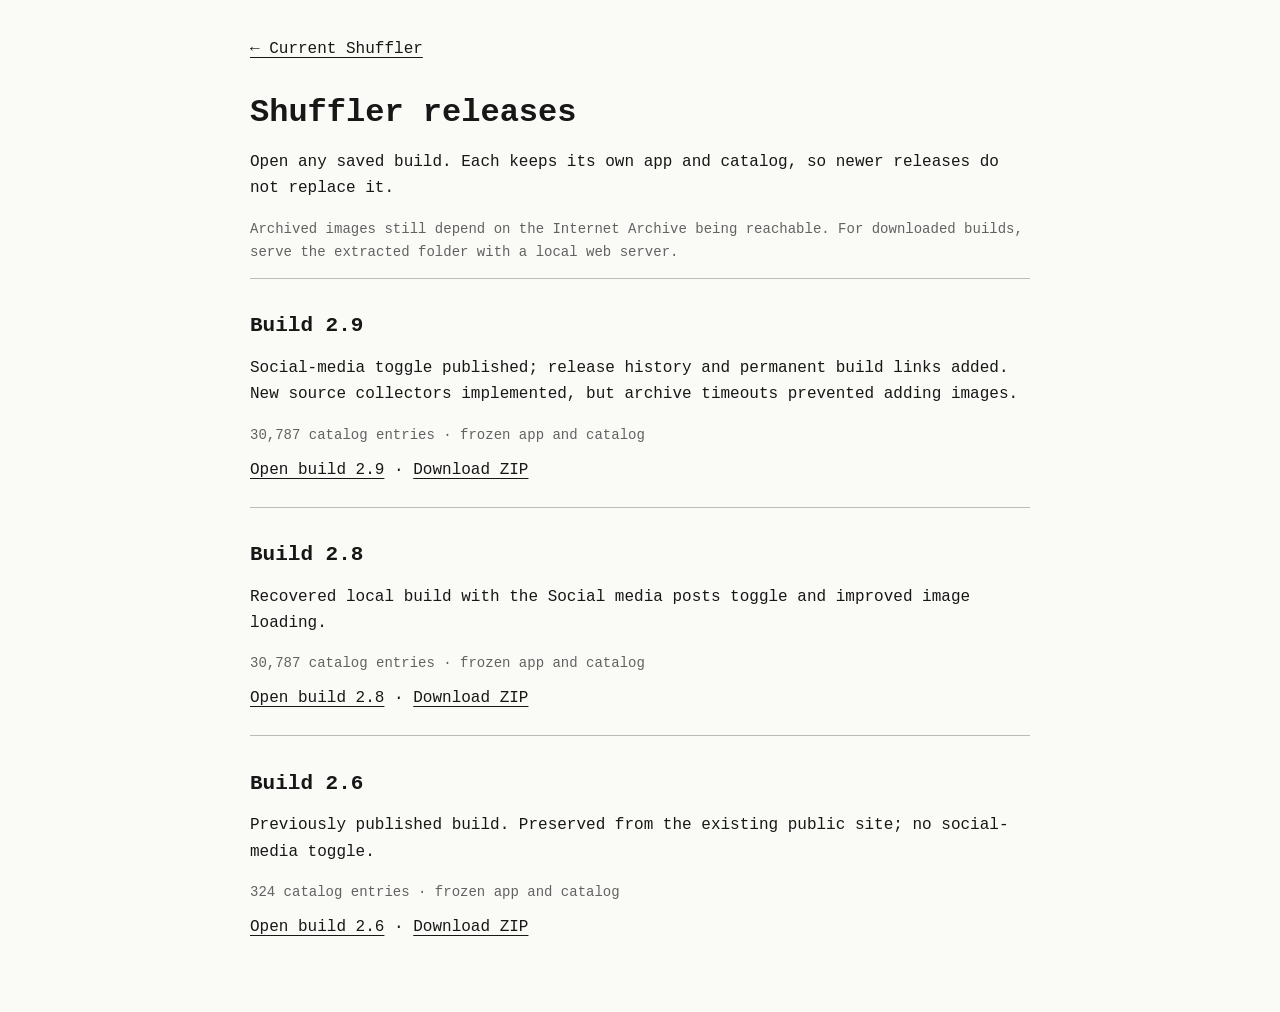
==== releases.html @ 83267d43 "Publish Shuffler 2.9 with frozen releases and expanded source collectors" ====
<!doctype html><html lang="en"><head><meta charset="utf-8"><meta name="viewport" content="width=device-width,initial-scale=1"><title>Shuffler releases</title><link rel="stylesheet" href="./releases.css"></head><body><main><a href="./">← Current Shuffler</a><h1>Shuffler releases</h1><p>Open any saved build. Each keeps its own app and catalog, so newer releases do not replace it.</p><p class="muted">Archived images still depend on the Internet Archive being reachable. For downloaded builds, serve the extracted folder with a local web server.</p><article><h2>Build 2.9</h2><p>Social-media toggle published; release history and permanent build links added. New source collectors implemented, but archive timeouts prevented adding images.</p><p class="muted">30,787 catalog entries · frozen app and catalog</p><a href="./builds/2.9/">Open build 2.9</a> · <a href="./downloads/SHUFFLER-2.9.zip" download>Download ZIP</a></article>
<article><h2>Build 2.8</h2><p>Recovered local build with the Social media posts toggle and improved image loading.</p><p class="muted">30,787 catalog entries · frozen app and catalog</p><a href="./builds/2.8/">Open build 2.8</a> · <a href="./downloads/SHUFFLER-2.8.zip" download>Download ZIP</a></article>
<article><h2>Build 2.6</h2><p>Previously published build. Preserved from the existing public site; no social-media toggle.</p><p class="muted">324 catalog entries · frozen app and catalog</p><a href="./builds/2.6/">Open build 2.6</a> · <a href="./downloads/SHUFFLER-2.6.zip" download>Download ZIP</a></article></main></body></html>
---- releases.css ----
:root{color-scheme:light dark;font-family:ui-monospace,monospace;background:#fafaf7;color:#171717}body{margin:0;padding:40px 22px}main{max-width:780px;margin:auto}h1{font-size:32px;margin:36px 0 18px}h2{font-size:21px}p{line-height:1.65}article{border-top:1px solid #bbb;padding:18px 0 28px}a{color:inherit;text-underline-offset:4px}.muted{color:#626262;font-size:14px}@media(prefers-color-scheme:dark){:root{background:#111;color:#eee}.muted{color:#aaa}}
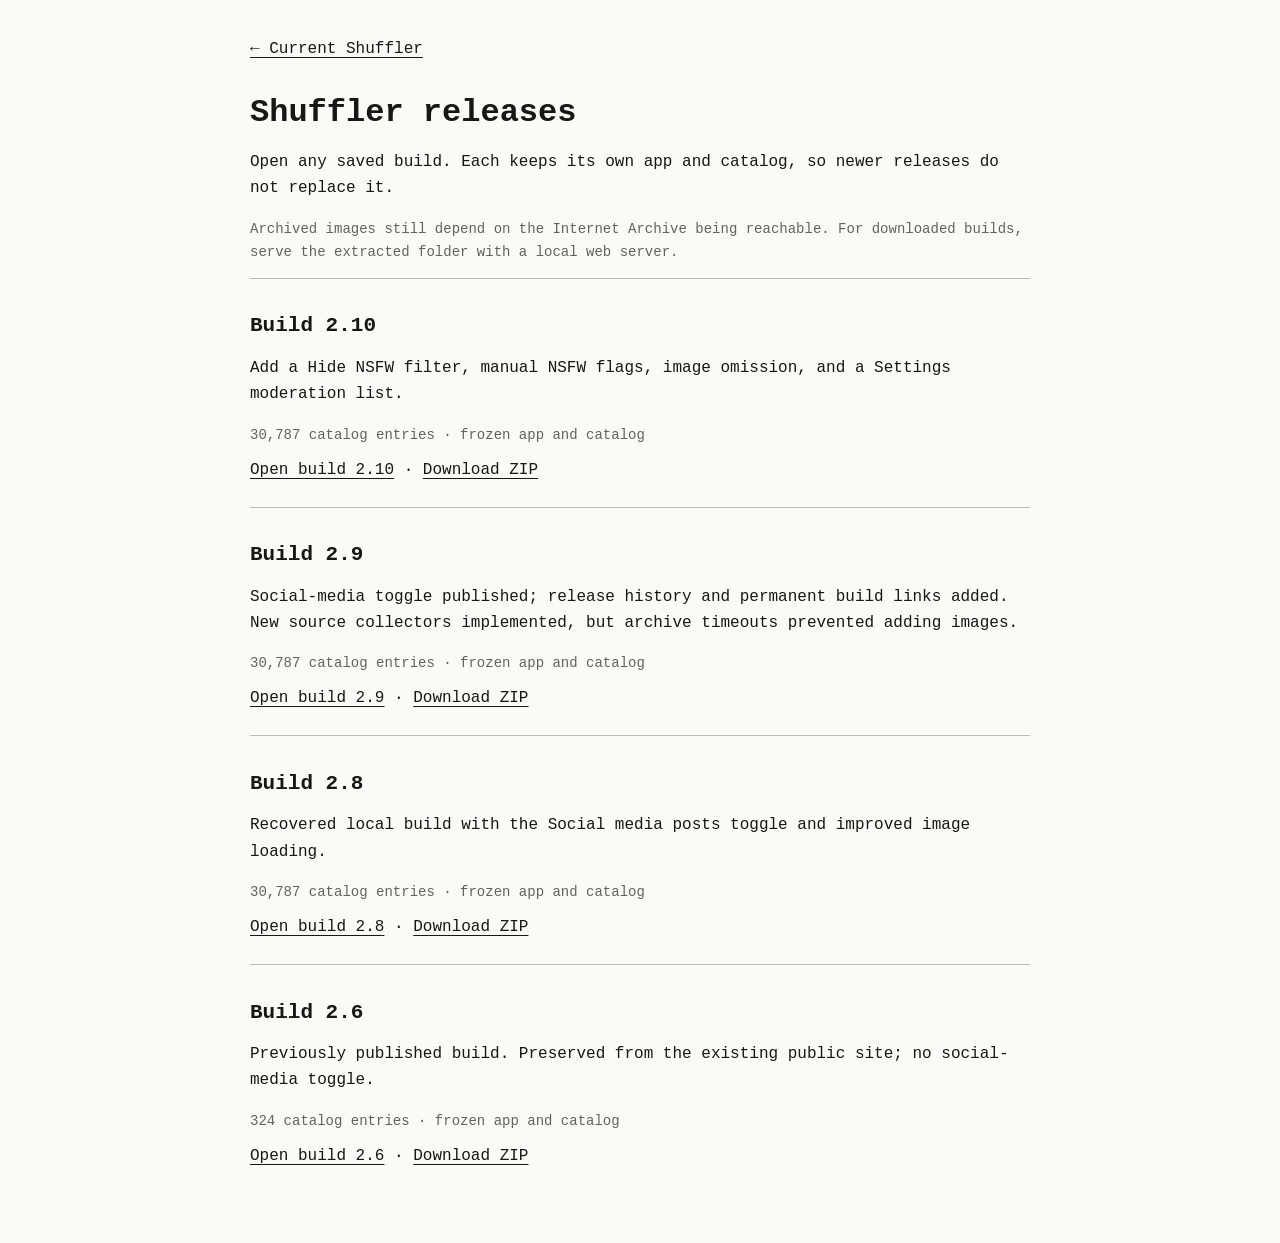
==== commit d711ef88: "Publish Shuffler 2.10 moderation controls" ====
--- a/releases.html
+++ b/releases.html
@@ -1,3 +1,4 @@
-<!doctype html><html lang="en"><head><meta charset="utf-8"><meta name="viewport" content="width=device-width,initial-scale=1"><title>Shuffler releases</title><link rel="stylesheet" href="./releases.css"></head><body><main><a href="./">← Current Shuffler</a><h1>Shuffler releases</h1><p>Open any saved build. Each keeps its own app and catalog, so newer releases do not replace it.</p><p class="muted">Archived images still depend on the Internet Archive being reachable. For downloaded builds, serve the extracted folder with a local web server.</p><article><h2>Build 2.9</h2><p>Social-media toggle published; release history and permanent build links added. New source collectors implemented, but archive timeouts prevented adding images.</p><p class="muted">30,787 catalog entries · frozen app and catalog</p><a href="./builds/2.9/">Open build 2.9</a> · <a href="./downloads/SHUFFLER-2.9.zip" download>Download ZIP</a></article>
+<!doctype html><html lang="en"><head><meta charset="utf-8"><meta name="viewport" content="width=device-width,initial-scale=1"><title>Shuffler releases</title><link rel="stylesheet" href="./releases.css"></head><body><main><a href="./">← Current Shuffler</a><h1>Shuffler releases</h1><p>Open any saved build. Each keeps its own app and catalog, so newer releases do not replace it.</p><p class="muted">Archived images still depend on the Internet Archive being reachable. For downloaded builds, serve the extracted folder with a local web server.</p><article><h2>Build 2.10</h2><p>Add a Hide NSFW filter, manual NSFW flags, image omission, and a Settings moderation list.</p><p class="muted">30,787 catalog entries · frozen app and catalog</p><a href="./builds/2.10/">Open build 2.10</a> · <a href="./downloads/SHUFFLER-2.10.zip" download>Download ZIP</a></article>
+<article><h2>Build 2.9</h2><p>Social-media toggle published; release history and permanent build links added. New source collectors implemented, but archive timeouts prevented adding images.</p><p class="muted">30,787 catalog entries · frozen app and catalog</p><a href="./builds/2.9/">Open build 2.9</a> · <a href="./downloads/SHUFFLER-2.9.zip" download>Download ZIP</a></article>
 <article><h2>Build 2.8</h2><p>Recovered local build with the Social media posts toggle and improved image loading.</p><p class="muted">30,787 catalog entries · frozen app and catalog</p><a href="./builds/2.8/">Open build 2.8</a> · <a href="./downloads/SHUFFLER-2.8.zip" download>Download ZIP</a></article>
 <article><h2>Build 2.6</h2><p>Previously published build. Preserved from the existing public site; no social-media toggle.</p><p class="muted">324 catalog entries · frozen app and catalog</p><a href="./builds/2.6/">Open build 2.6</a> · <a href="./downloads/SHUFFLER-2.6.zip" download>Download ZIP</a></article></main></body></html>
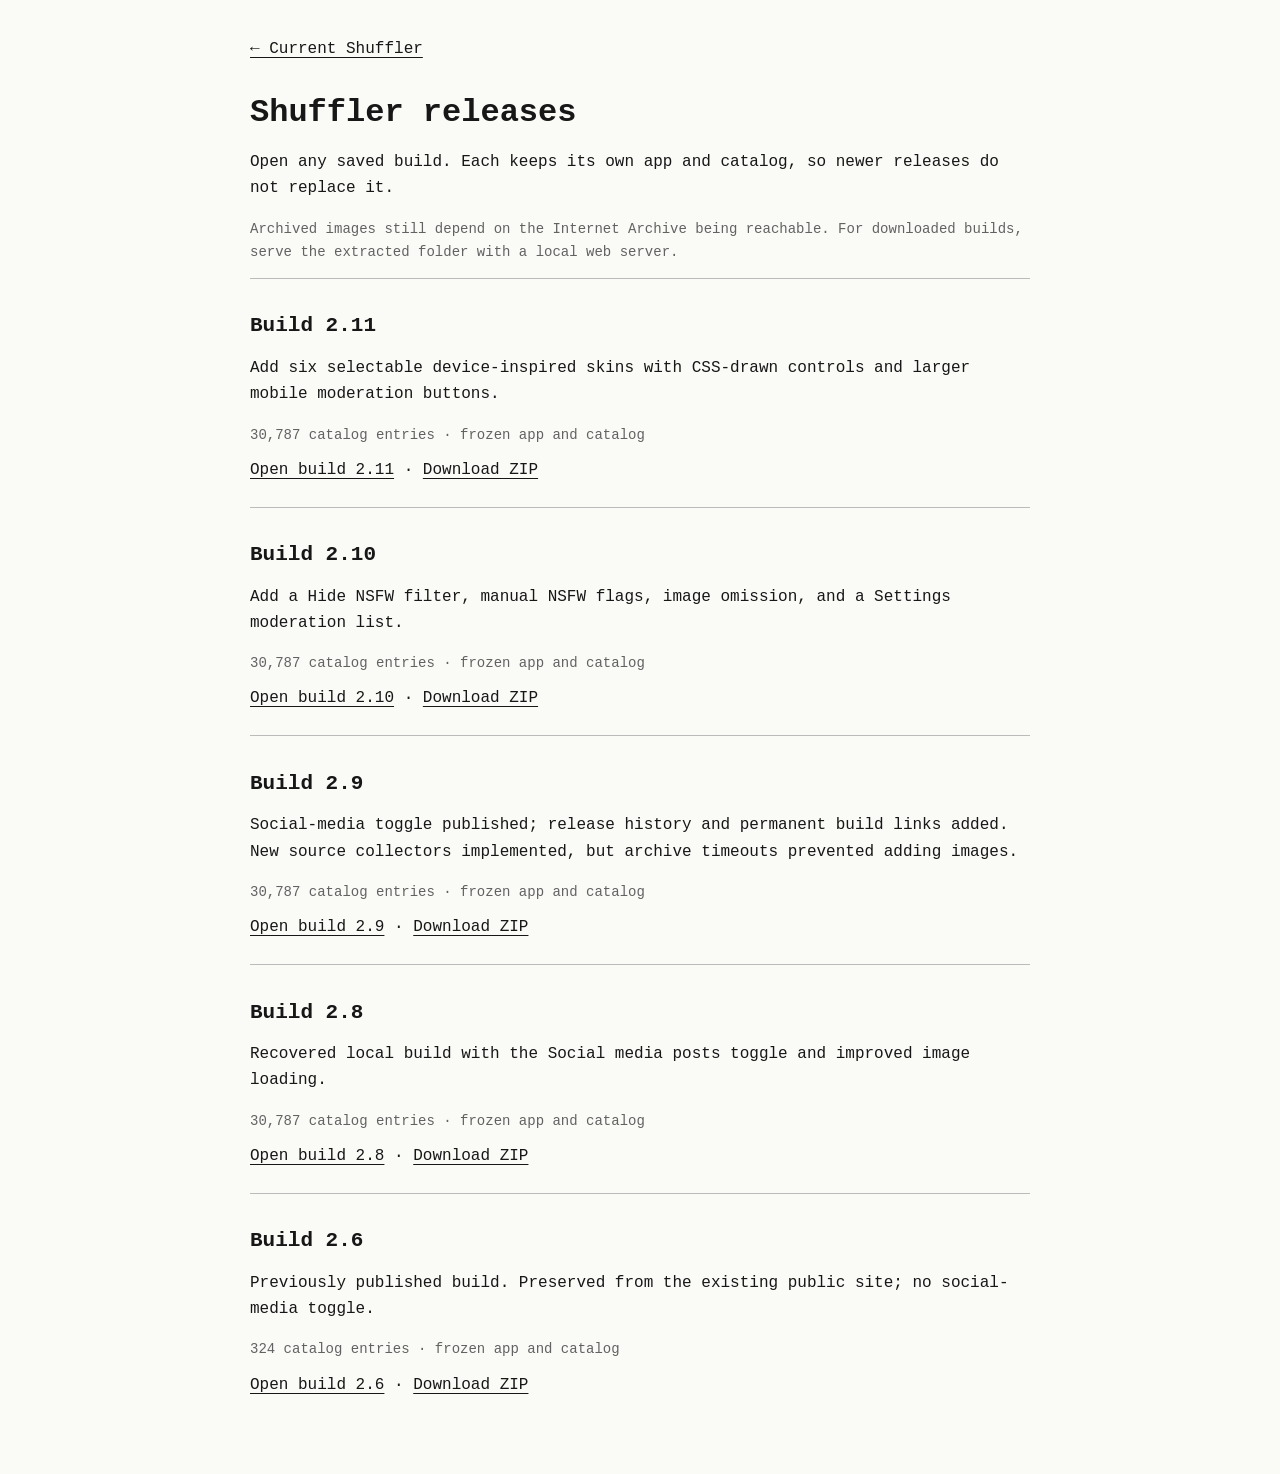
==== commit 6cd4b21f: "Add six Shuffler skins" ====
--- a/releases.html
+++ b/releases.html
@@ -1,4 +1,5 @@
-<!doctype html><html lang="en"><head><meta charset="utf-8"><meta name="viewport" content="width=device-width,initial-scale=1"><title>Shuffler releases</title><link rel="stylesheet" href="./releases.css"></head><body><main><a href="./">← Current Shuffler</a><h1>Shuffler releases</h1><p>Open any saved build. Each keeps its own app and catalog, so newer releases do not replace it.</p><p class="muted">Archived images still depend on the Internet Archive being reachable. For downloaded builds, serve the extracted folder with a local web server.</p><article><h2>Build 2.10</h2><p>Add a Hide NSFW filter, manual NSFW flags, image omission, and a Settings moderation list.</p><p class="muted">30,787 catalog entries · frozen app and catalog</p><a href="./builds/2.10/">Open build 2.10</a> · <a href="./downloads/SHUFFLER-2.10.zip" download>Download ZIP</a></article>
+<!doctype html><html lang="en"><head><meta charset="utf-8"><meta name="viewport" content="width=device-width,initial-scale=1"><title>Shuffler releases</title><link rel="stylesheet" href="./releases.css"></head><body><main><a href="./">← Current Shuffler</a><h1>Shuffler releases</h1><p>Open any saved build. Each keeps its own app and catalog, so newer releases do not replace it.</p><p class="muted">Archived images still depend on the Internet Archive being reachable. For downloaded builds, serve the extracted folder with a local web server.</p><article><h2>Build 2.11</h2><p>Add six selectable device-inspired skins with CSS-drawn controls and larger mobile moderation buttons.</p><p class="muted">30,787 catalog entries · frozen app and catalog</p><a href="./builds/2.11/">Open build 2.11</a> · <a href="./downloads/SHUFFLER-2.11.zip" download>Download ZIP</a></article>
+<article><h2>Build 2.10</h2><p>Add a Hide NSFW filter, manual NSFW flags, image omission, and a Settings moderation list.</p><p class="muted">30,787 catalog entries · frozen app and catalog</p><a href="./builds/2.10/">Open build 2.10</a> · <a href="./downloads/SHUFFLER-2.10.zip" download>Download ZIP</a></article>
 <article><h2>Build 2.9</h2><p>Social-media toggle published; release history and permanent build links added. New source collectors implemented, but archive timeouts prevented adding images.</p><p class="muted">30,787 catalog entries · frozen app and catalog</p><a href="./builds/2.9/">Open build 2.9</a> · <a href="./downloads/SHUFFLER-2.9.zip" download>Download ZIP</a></article>
 <article><h2>Build 2.8</h2><p>Recovered local build with the Social media posts toggle and improved image loading.</p><p class="muted">30,787 catalog entries · frozen app and catalog</p><a href="./builds/2.8/">Open build 2.8</a> · <a href="./downloads/SHUFFLER-2.8.zip" download>Download ZIP</a></article>
 <article><h2>Build 2.6</h2><p>Previously published build. Preserved from the existing public site; no social-media toggle.</p><p class="muted">324 catalog entries · frozen app and catalog</p><a href="./builds/2.6/">Open build 2.6</a> · <a href="./downloads/SHUFFLER-2.6.zip" download>Download ZIP</a></article></main></body></html>
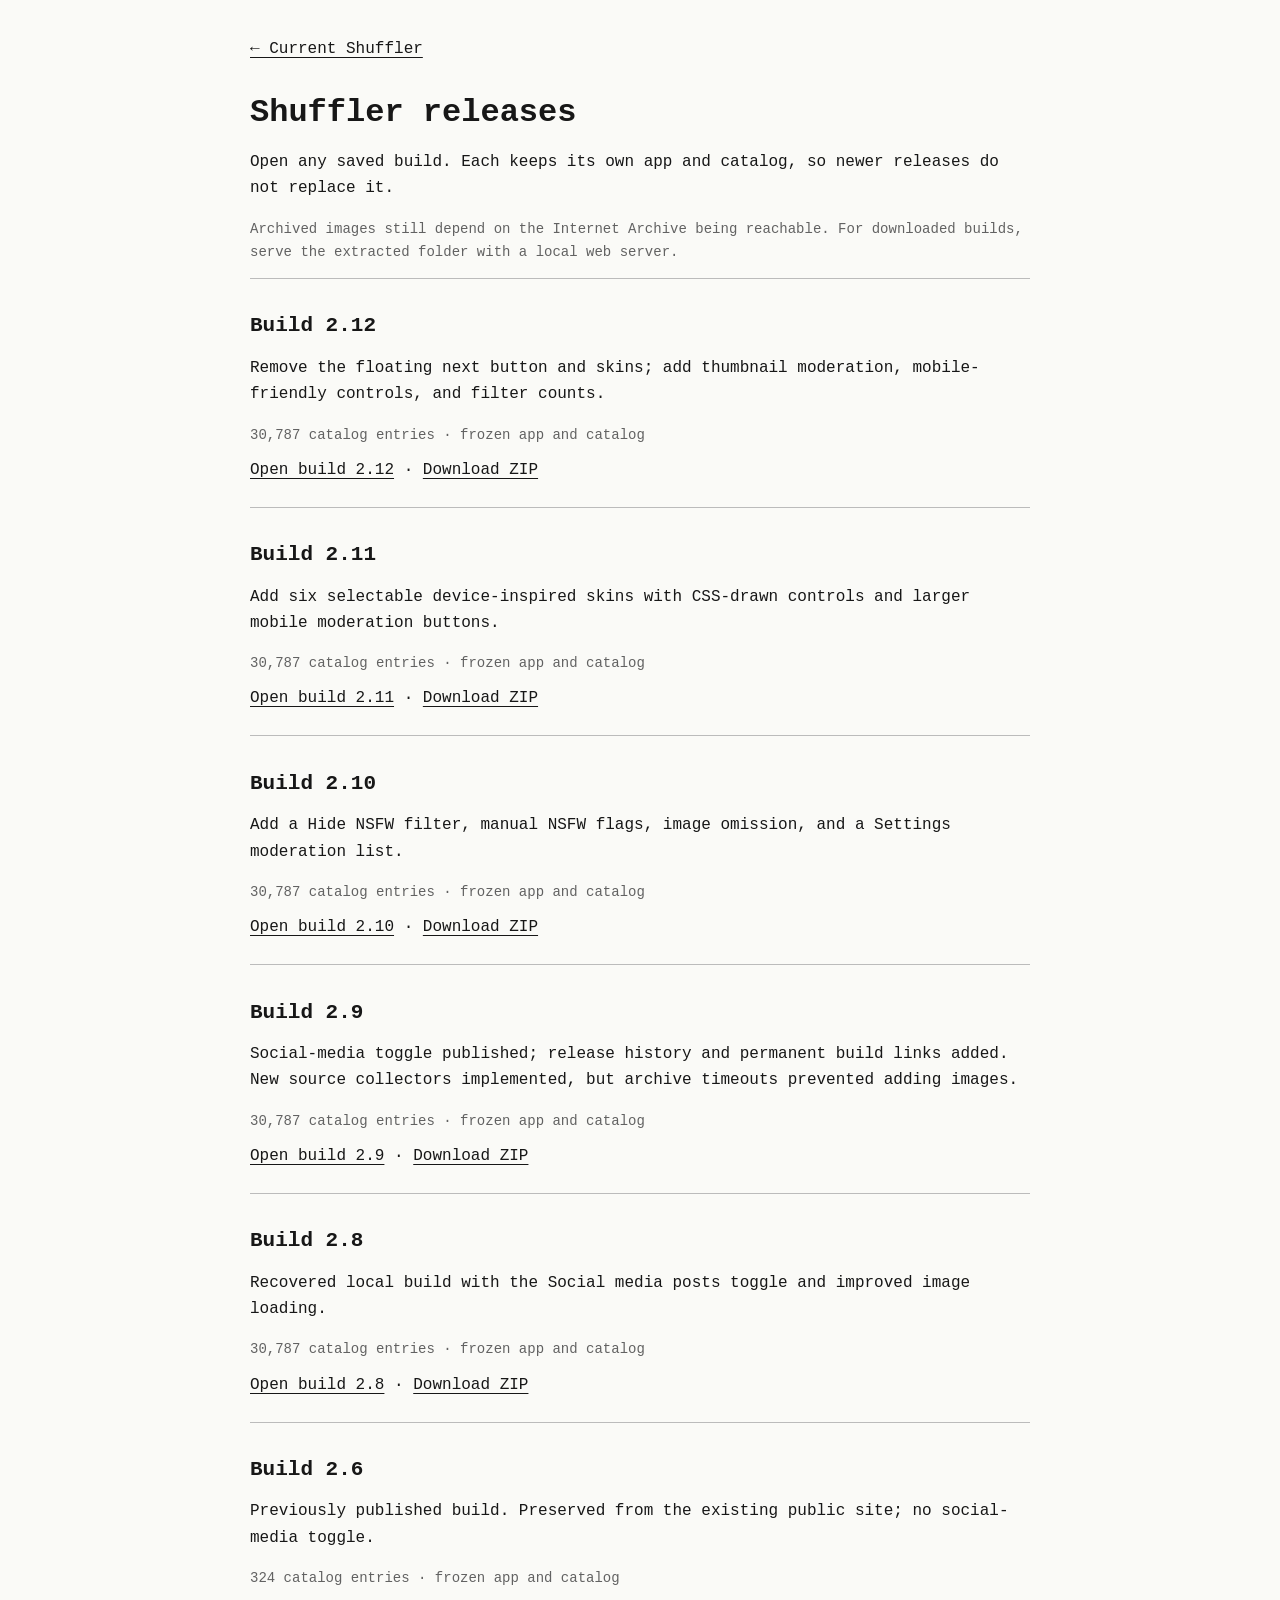
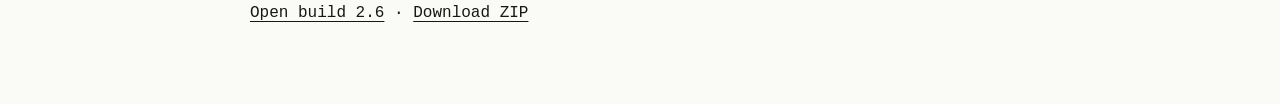
==== commit 2ddc49f9: "Publish Shuffler 2.12 cleanup and moderation screen" ====
--- a/releases.html
+++ b/releases.html
@@ -1,4 +1,5 @@
-<!doctype html><html lang="en"><head><meta charset="utf-8"><meta name="viewport" content="width=device-width,initial-scale=1"><title>Shuffler releases</title><link rel="stylesheet" href="./releases.css"></head><body><main><a href="./">← Current Shuffler</a><h1>Shuffler releases</h1><p>Open any saved build. Each keeps its own app and catalog, so newer releases do not replace it.</p><p class="muted">Archived images still depend on the Internet Archive being reachable. For downloaded builds, serve the extracted folder with a local web server.</p><article><h2>Build 2.11</h2><p>Add six selectable device-inspired skins with CSS-drawn controls and larger mobile moderation buttons.</p><p class="muted">30,787 catalog entries · frozen app and catalog</p><a href="./builds/2.11/">Open build 2.11</a> · <a href="./downloads/SHUFFLER-2.11.zip" download>Download ZIP</a></article>
+<!doctype html><html lang="en"><head><meta charset="utf-8"><meta name="viewport" content="width=device-width,initial-scale=1"><title>Shuffler releases</title><link rel="stylesheet" href="./releases.css"></head><body><main><a href="./">← Current Shuffler</a><h1>Shuffler releases</h1><p>Open any saved build. Each keeps its own app and catalog, so newer releases do not replace it.</p><p class="muted">Archived images still depend on the Internet Archive being reachable. For downloaded builds, serve the extracted folder with a local web server.</p><article><h2>Build 2.12</h2><p>Remove the floating next button and skins; add thumbnail moderation, mobile-friendly controls, and filter counts.</p><p class="muted">30,787 catalog entries · frozen app and catalog</p><a href="./builds/2.12/">Open build 2.12</a> · <a href="./downloads/SHUFFLER-2.12.zip" download>Download ZIP</a></article>
+<article><h2>Build 2.11</h2><p>Add six selectable device-inspired skins with CSS-drawn controls and larger mobile moderation buttons.</p><p class="muted">30,787 catalog entries · frozen app and catalog</p><a href="./builds/2.11/">Open build 2.11</a> · <a href="./downloads/SHUFFLER-2.11.zip" download>Download ZIP</a></article>
 <article><h2>Build 2.10</h2><p>Add a Hide NSFW filter, manual NSFW flags, image omission, and a Settings moderation list.</p><p class="muted">30,787 catalog entries · frozen app and catalog</p><a href="./builds/2.10/">Open build 2.10</a> · <a href="./downloads/SHUFFLER-2.10.zip" download>Download ZIP</a></article>
 <article><h2>Build 2.9</h2><p>Social-media toggle published; release history and permanent build links added. New source collectors implemented, but archive timeouts prevented adding images.</p><p class="muted">30,787 catalog entries · frozen app and catalog</p><a href="./builds/2.9/">Open build 2.9</a> · <a href="./downloads/SHUFFLER-2.9.zip" download>Download ZIP</a></article>
 <article><h2>Build 2.8</h2><p>Recovered local build with the Social media posts toggle and improved image loading.</p><p class="muted">30,787 catalog entries · frozen app and catalog</p><a href="./builds/2.8/">Open build 2.8</a> · <a href="./downloads/SHUFFLER-2.8.zip" download>Download ZIP</a></article>
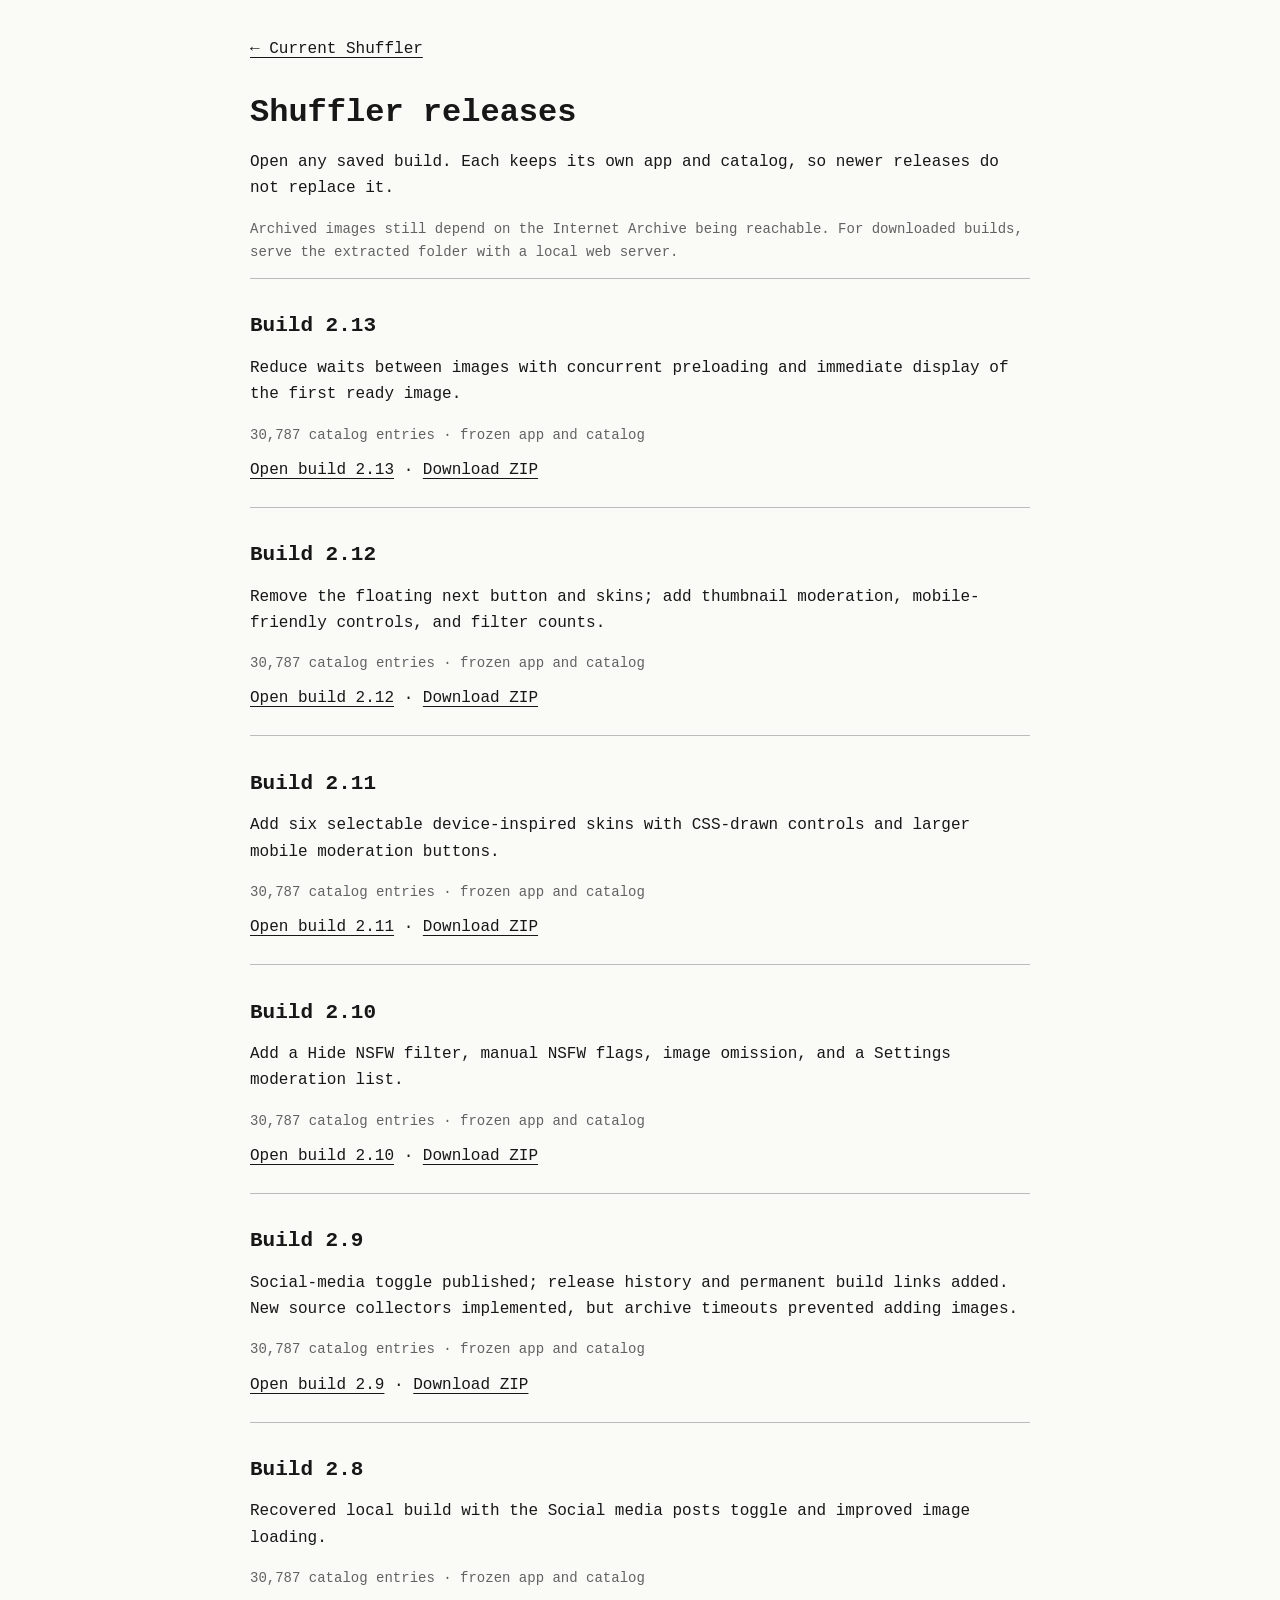
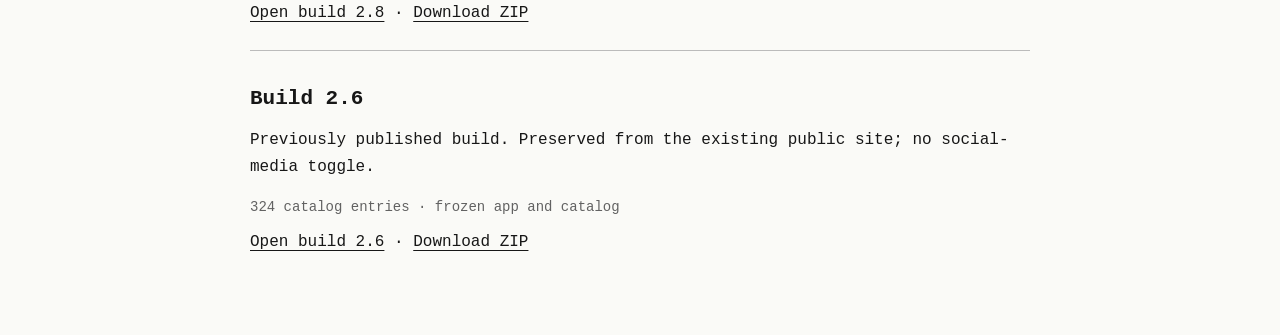
==== commit 3bac6c7b: "Publish Shuffler 2.13 faster image loading" ====
--- a/releases.html
+++ b/releases.html
@@ -1,4 +1,5 @@
-<!doctype html><html lang="en"><head><meta charset="utf-8"><meta name="viewport" content="width=device-width,initial-scale=1"><title>Shuffler releases</title><link rel="stylesheet" href="./releases.css"></head><body><main><a href="./">← Current Shuffler</a><h1>Shuffler releases</h1><p>Open any saved build. Each keeps its own app and catalog, so newer releases do not replace it.</p><p class="muted">Archived images still depend on the Internet Archive being reachable. For downloaded builds, serve the extracted folder with a local web server.</p><article><h2>Build 2.12</h2><p>Remove the floating next button and skins; add thumbnail moderation, mobile-friendly controls, and filter counts.</p><p class="muted">30,787 catalog entries · frozen app and catalog</p><a href="./builds/2.12/">Open build 2.12</a> · <a href="./downloads/SHUFFLER-2.12.zip" download>Download ZIP</a></article>
+<!doctype html><html lang="en"><head><meta charset="utf-8"><meta name="viewport" content="width=device-width,initial-scale=1"><title>Shuffler releases</title><link rel="stylesheet" href="./releases.css"></head><body><main><a href="./">← Current Shuffler</a><h1>Shuffler releases</h1><p>Open any saved build. Each keeps its own app and catalog, so newer releases do not replace it.</p><p class="muted">Archived images still depend on the Internet Archive being reachable. For downloaded builds, serve the extracted folder with a local web server.</p><article><h2>Build 2.13</h2><p>Reduce waits between images with concurrent preloading and immediate display of the first ready image.</p><p class="muted">30,787 catalog entries · frozen app and catalog</p><a href="./builds/2.13/">Open build 2.13</a> · <a href="./downloads/SHUFFLER-2.13.zip" download>Download ZIP</a></article>
+<article><h2>Build 2.12</h2><p>Remove the floating next button and skins; add thumbnail moderation, mobile-friendly controls, and filter counts.</p><p class="muted">30,787 catalog entries · frozen app and catalog</p><a href="./builds/2.12/">Open build 2.12</a> · <a href="./downloads/SHUFFLER-2.12.zip" download>Download ZIP</a></article>
 <article><h2>Build 2.11</h2><p>Add six selectable device-inspired skins with CSS-drawn controls and larger mobile moderation buttons.</p><p class="muted">30,787 catalog entries · frozen app and catalog</p><a href="./builds/2.11/">Open build 2.11</a> · <a href="./downloads/SHUFFLER-2.11.zip" download>Download ZIP</a></article>
 <article><h2>Build 2.10</h2><p>Add a Hide NSFW filter, manual NSFW flags, image omission, and a Settings moderation list.</p><p class="muted">30,787 catalog entries · frozen app and catalog</p><a href="./builds/2.10/">Open build 2.10</a> · <a href="./downloads/SHUFFLER-2.10.zip" download>Download ZIP</a></article>
 <article><h2>Build 2.9</h2><p>Social-media toggle published; release history and permanent build links added. New source collectors implemented, but archive timeouts prevented adding images.</p><p class="muted">30,787 catalog entries · frozen app and catalog</p><a href="./builds/2.9/">Open build 2.9</a> · <a href="./downloads/SHUFFLER-2.9.zip" download>Download ZIP</a></article>
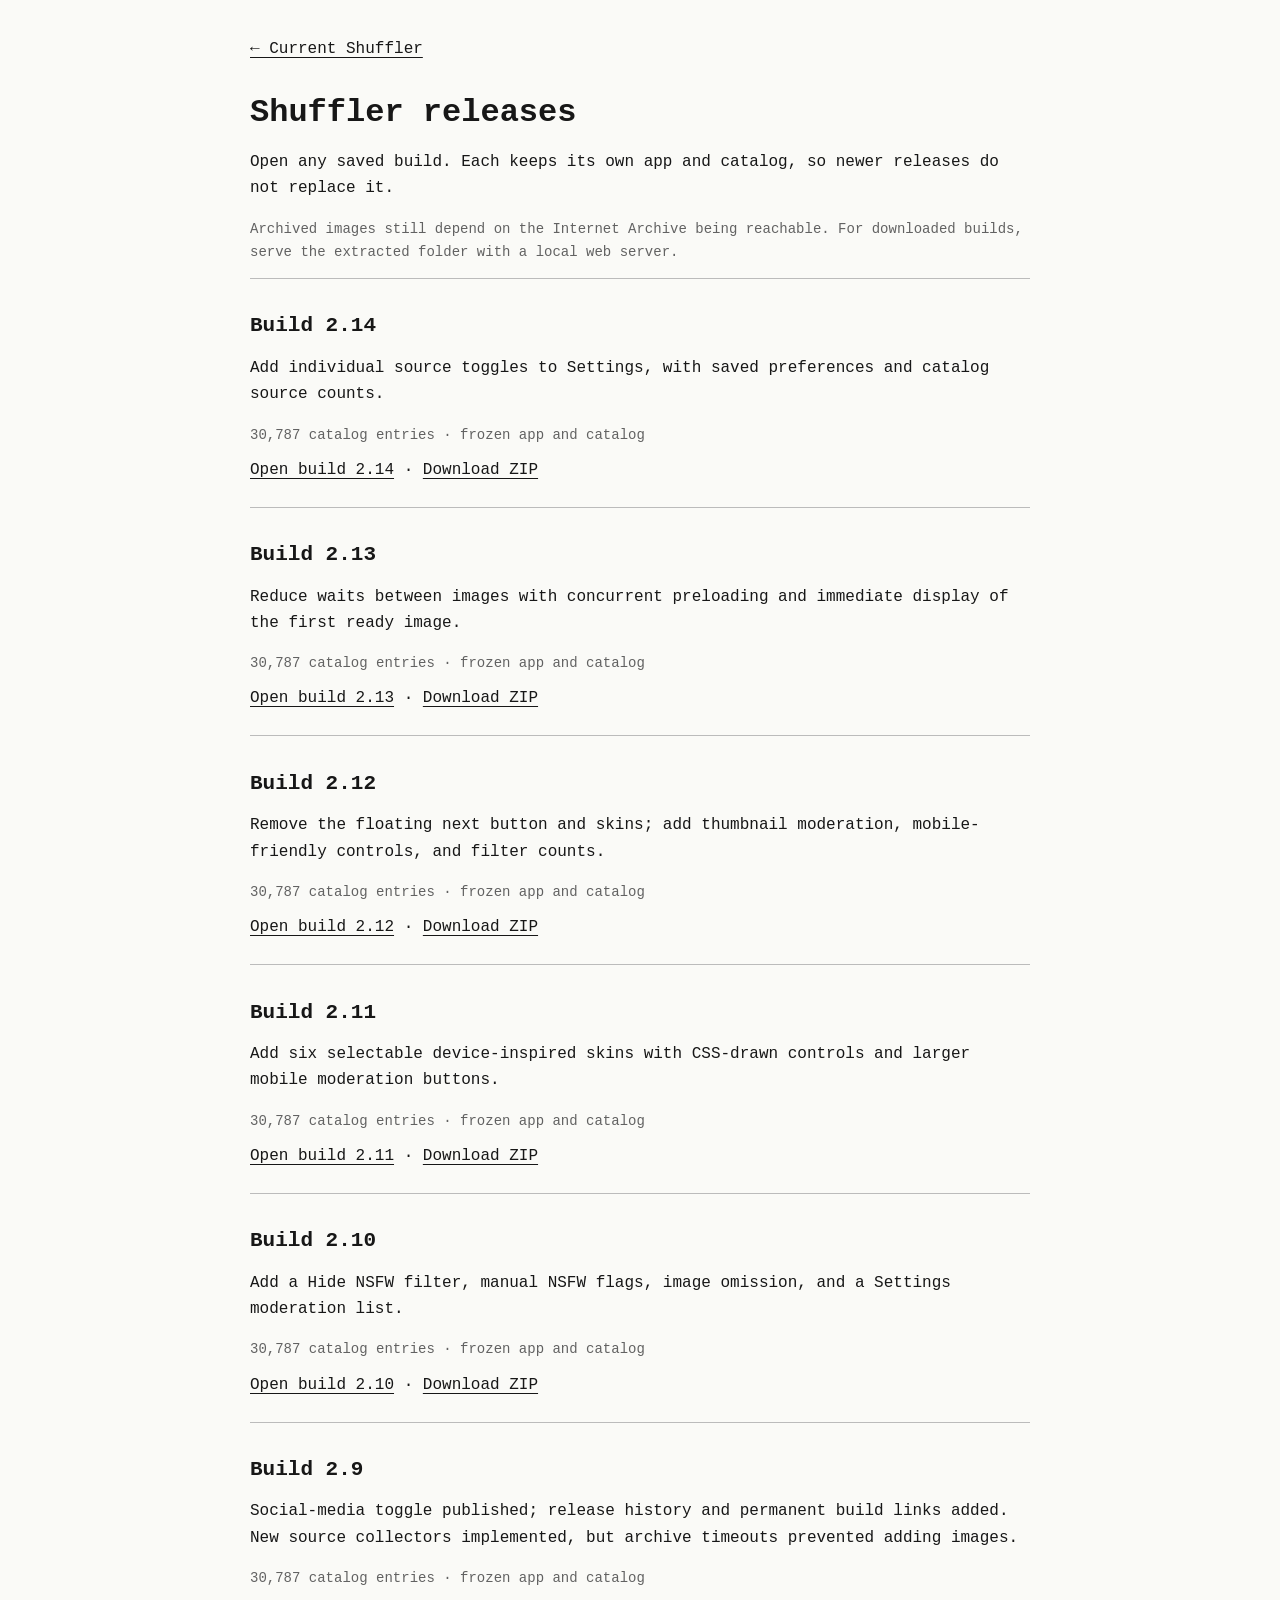
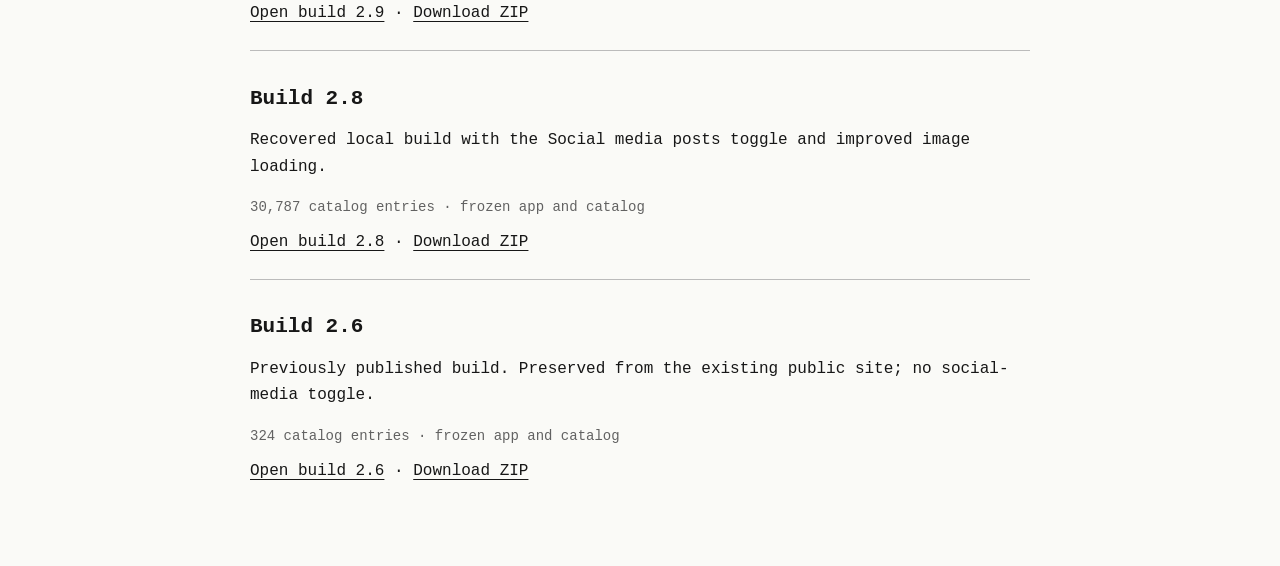
==== commit caf2b910: "Publish Shuffler 2.14 source filters" ====
--- a/releases.html
+++ b/releases.html
@@ -1,4 +1,5 @@
-<!doctype html><html lang="en"><head><meta charset="utf-8"><meta name="viewport" content="width=device-width,initial-scale=1"><title>Shuffler releases</title><link rel="stylesheet" href="./releases.css"></head><body><main><a href="./">← Current Shuffler</a><h1>Shuffler releases</h1><p>Open any saved build. Each keeps its own app and catalog, so newer releases do not replace it.</p><p class="muted">Archived images still depend on the Internet Archive being reachable. For downloaded builds, serve the extracted folder with a local web server.</p><article><h2>Build 2.13</h2><p>Reduce waits between images with concurrent preloading and immediate display of the first ready image.</p><p class="muted">30,787 catalog entries · frozen app and catalog</p><a href="./builds/2.13/">Open build 2.13</a> · <a href="./downloads/SHUFFLER-2.13.zip" download>Download ZIP</a></article>
+<!doctype html><html lang="en"><head><meta charset="utf-8"><meta name="viewport" content="width=device-width,initial-scale=1"><title>Shuffler releases</title><link rel="stylesheet" href="./releases.css"></head><body><main><a href="./">← Current Shuffler</a><h1>Shuffler releases</h1><p>Open any saved build. Each keeps its own app and catalog, so newer releases do not replace it.</p><p class="muted">Archived images still depend on the Internet Archive being reachable. For downloaded builds, serve the extracted folder with a local web server.</p><article><h2>Build 2.14</h2><p>Add individual source toggles to Settings, with saved preferences and catalog source counts.</p><p class="muted">30,787 catalog entries · frozen app and catalog</p><a href="./builds/2.14/">Open build 2.14</a> · <a href="./downloads/SHUFFLER-2.14.zip" download>Download ZIP</a></article>
+<article><h2>Build 2.13</h2><p>Reduce waits between images with concurrent preloading and immediate display of the first ready image.</p><p class="muted">30,787 catalog entries · frozen app and catalog</p><a href="./builds/2.13/">Open build 2.13</a> · <a href="./downloads/SHUFFLER-2.13.zip" download>Download ZIP</a></article>
 <article><h2>Build 2.12</h2><p>Remove the floating next button and skins; add thumbnail moderation, mobile-friendly controls, and filter counts.</p><p class="muted">30,787 catalog entries · frozen app and catalog</p><a href="./builds/2.12/">Open build 2.12</a> · <a href="./downloads/SHUFFLER-2.12.zip" download>Download ZIP</a></article>
 <article><h2>Build 2.11</h2><p>Add six selectable device-inspired skins with CSS-drawn controls and larger mobile moderation buttons.</p><p class="muted">30,787 catalog entries · frozen app and catalog</p><a href="./builds/2.11/">Open build 2.11</a> · <a href="./downloads/SHUFFLER-2.11.zip" download>Download ZIP</a></article>
 <article><h2>Build 2.10</h2><p>Add a Hide NSFW filter, manual NSFW flags, image omission, and a Settings moderation list.</p><p class="muted">30,787 catalog entries · frozen app and catalog</p><a href="./builds/2.10/">Open build 2.10</a> · <a href="./downloads/SHUFFLER-2.10.zip" download>Download ZIP</a></article>
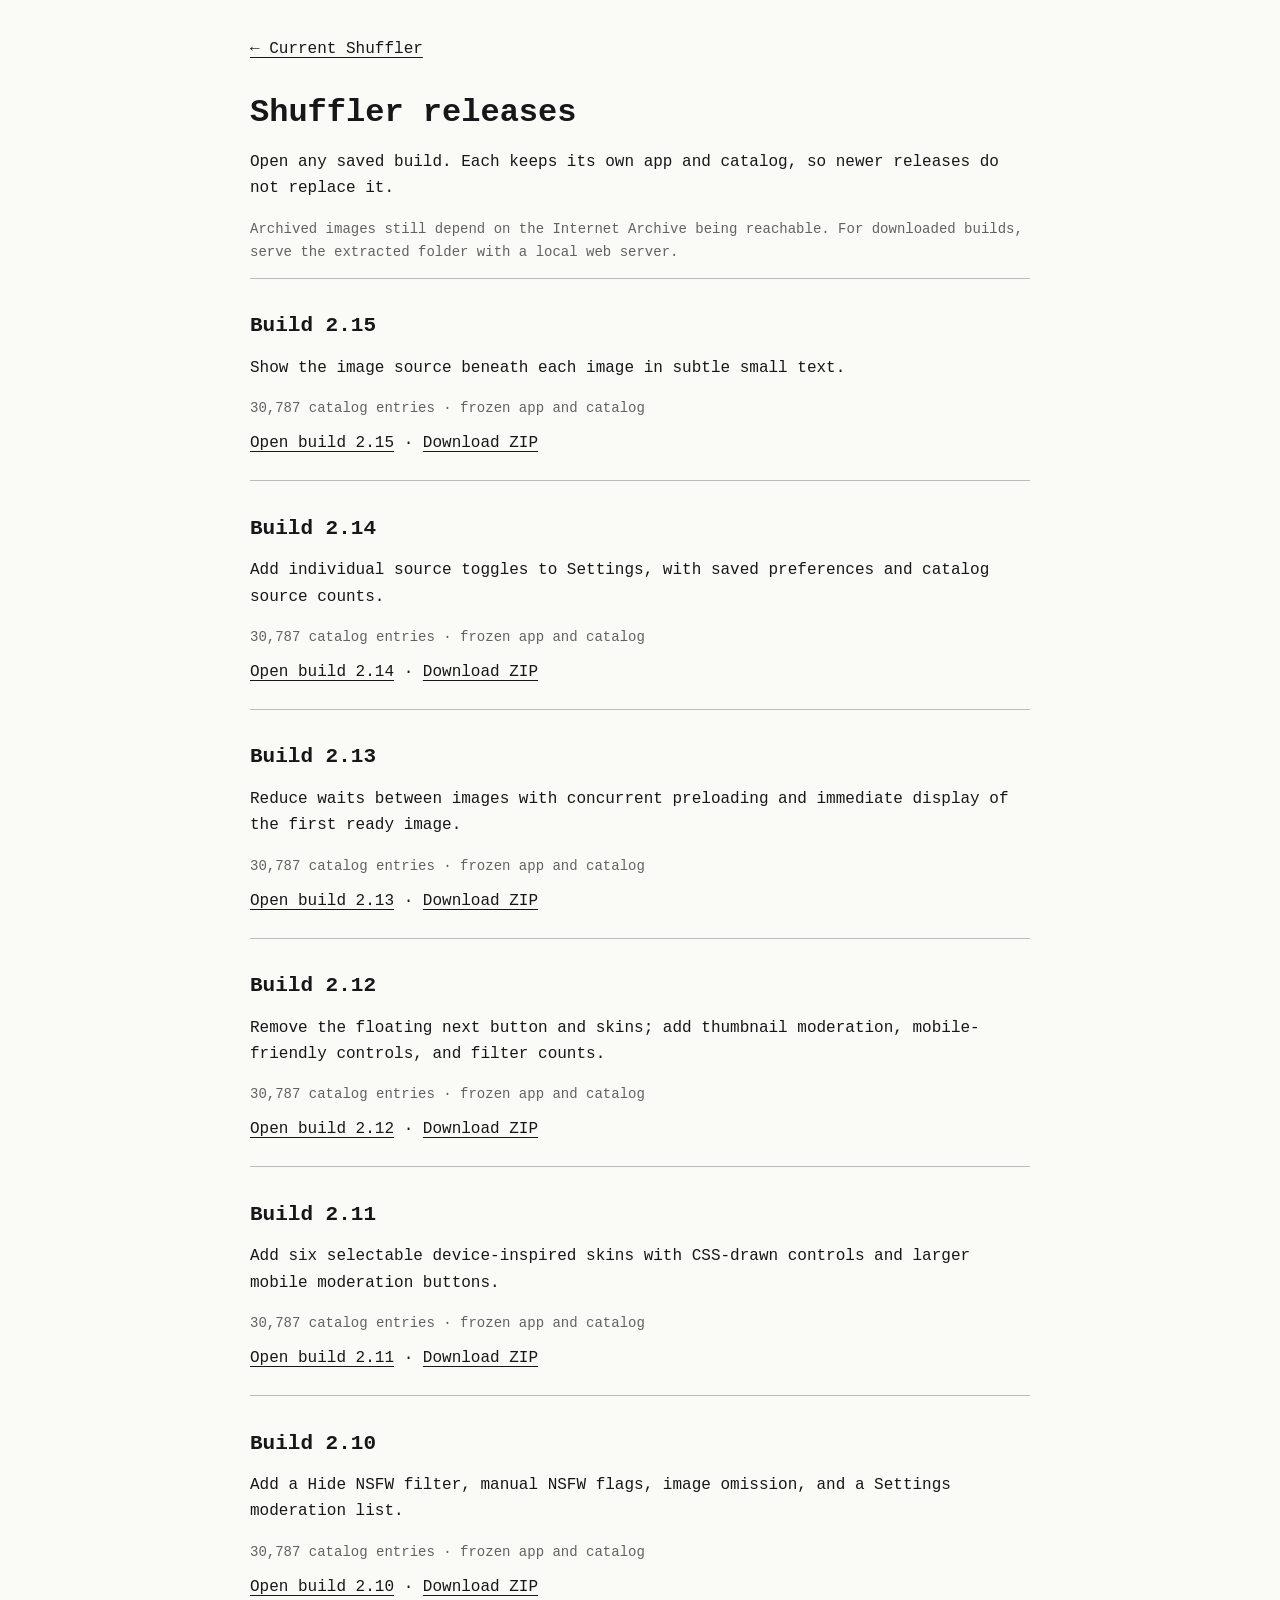
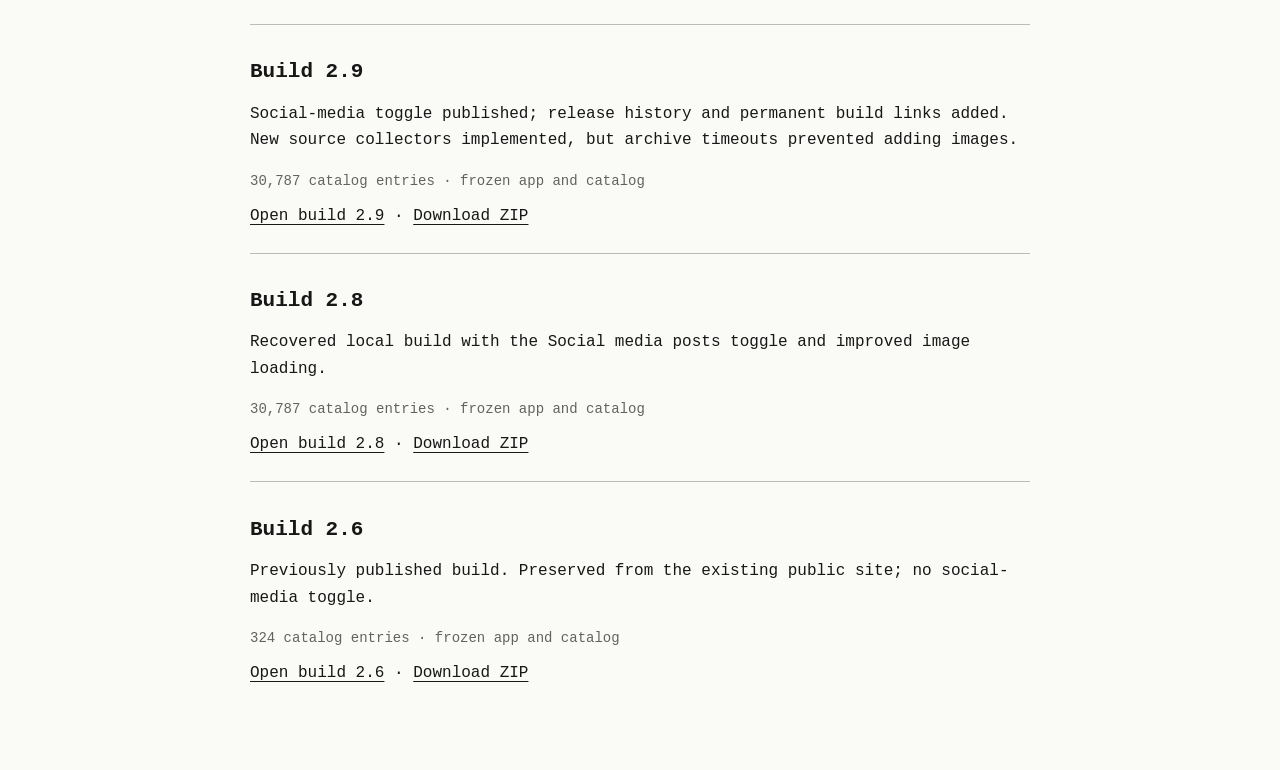
==== commit 9bc94cf5: "Publish Shuffler 2.15 source labels" ====
--- a/releases.html
+++ b/releases.html
@@ -1,4 +1,5 @@
-<!doctype html><html lang="en"><head><meta charset="utf-8"><meta name="viewport" content="width=device-width,initial-scale=1"><title>Shuffler releases</title><link rel="stylesheet" href="./releases.css"></head><body><main><a href="./">← Current Shuffler</a><h1>Shuffler releases</h1><p>Open any saved build. Each keeps its own app and catalog, so newer releases do not replace it.</p><p class="muted">Archived images still depend on the Internet Archive being reachable. For downloaded builds, serve the extracted folder with a local web server.</p><article><h2>Build 2.14</h2><p>Add individual source toggles to Settings, with saved preferences and catalog source counts.</p><p class="muted">30,787 catalog entries · frozen app and catalog</p><a href="./builds/2.14/">Open build 2.14</a> · <a href="./downloads/SHUFFLER-2.14.zip" download>Download ZIP</a></article>
+<!doctype html><html lang="en"><head><meta charset="utf-8"><meta name="viewport" content="width=device-width,initial-scale=1"><title>Shuffler releases</title><link rel="stylesheet" href="./releases.css"></head><body><main><a href="./">← Current Shuffler</a><h1>Shuffler releases</h1><p>Open any saved build. Each keeps its own app and catalog, so newer releases do not replace it.</p><p class="muted">Archived images still depend on the Internet Archive being reachable. For downloaded builds, serve the extracted folder with a local web server.</p><article><h2>Build 2.15</h2><p>Show the image source beneath each image in subtle small text.</p><p class="muted">30,787 catalog entries · frozen app and catalog</p><a href="./builds/2.15/">Open build 2.15</a> · <a href="./downloads/SHUFFLER-2.15.zip" download>Download ZIP</a></article>
+<article><h2>Build 2.14</h2><p>Add individual source toggles to Settings, with saved preferences and catalog source counts.</p><p class="muted">30,787 catalog entries · frozen app and catalog</p><a href="./builds/2.14/">Open build 2.14</a> · <a href="./downloads/SHUFFLER-2.14.zip" download>Download ZIP</a></article>
 <article><h2>Build 2.13</h2><p>Reduce waits between images with concurrent preloading and immediate display of the first ready image.</p><p class="muted">30,787 catalog entries · frozen app and catalog</p><a href="./builds/2.13/">Open build 2.13</a> · <a href="./downloads/SHUFFLER-2.13.zip" download>Download ZIP</a></article>
 <article><h2>Build 2.12</h2><p>Remove the floating next button and skins; add thumbnail moderation, mobile-friendly controls, and filter counts.</p><p class="muted">30,787 catalog entries · frozen app and catalog</p><a href="./builds/2.12/">Open build 2.12</a> · <a href="./downloads/SHUFFLER-2.12.zip" download>Download ZIP</a></article>
 <article><h2>Build 2.11</h2><p>Add six selectable device-inspired skins with CSS-drawn controls and larger mobile moderation buttons.</p><p class="muted">30,787 catalog entries · frozen app and catalog</p><a href="./builds/2.11/">Open build 2.11</a> · <a href="./downloads/SHUFFLER-2.11.zip" download>Download ZIP</a></article>
